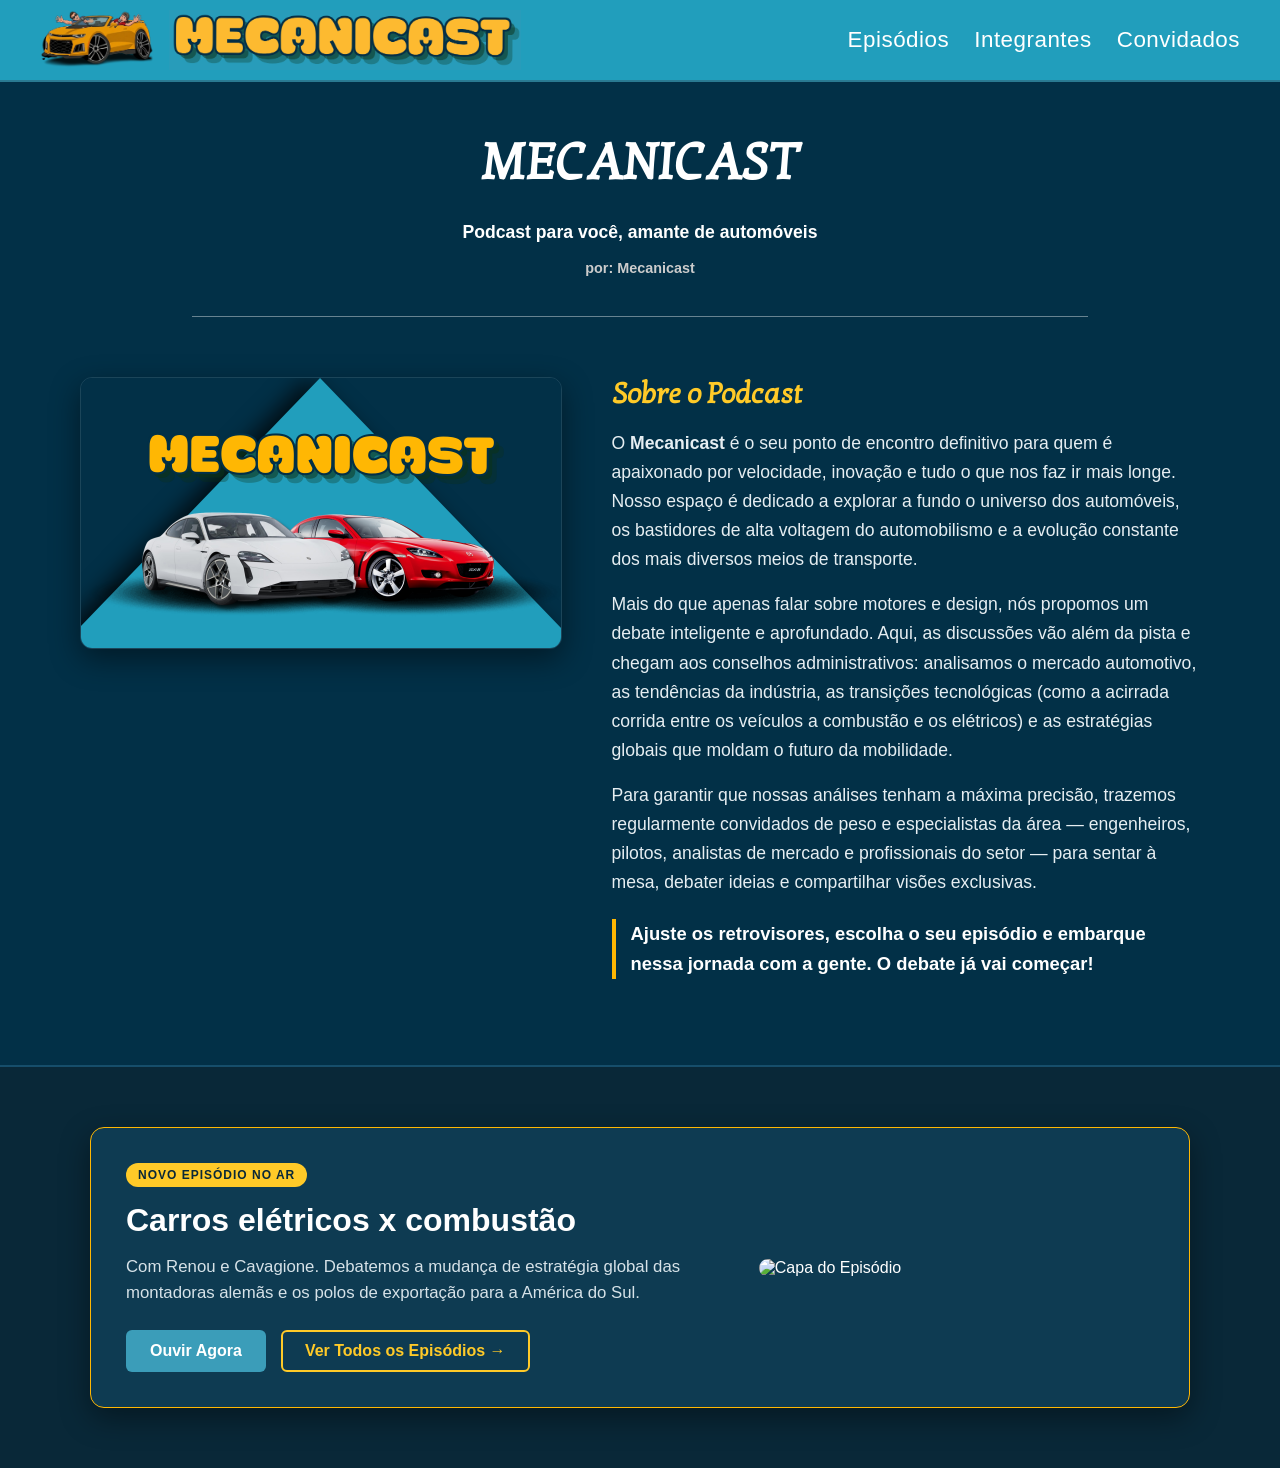
==== index.html @ 412864d8 "Tela inicial e de episódios concluído, aguardando novas etapas" ====
<!DOCTYPE html>
<html lang="pt-BR">
<head>
    <meta charset="UTF-8">
    <meta name="viewport" content="width=device-width, initial-scale=1.0">
    <title>Mecanicast</title>
    <!-- Importação dos arquivos CSS separados -->
     <link rel="preconnect" href="https://fonts.googleapis.com">
    <link rel="preconnect" href="https://fonts.gstatic.com" crossorigin>
    <link href="https://fonts.googleapis.com/css2?family=Kotta+One&display=swap" rel="stylesheet">
    <link rel="stylesheet" href="css/reset.css">
    <link rel="stylesheet" href="css/header.css">
    <link rel="stylesheet" href="css/style.css">
</head>
<body>
    <!-- Cabeçalho (Header) reutilizável -->
    <header class="main-header">
        <div class="logo-container">
            <!-- Coloque a imagem recortada do carro na pasta img -->
            <img src="assets/download.png" alt="Carro" class="logo-img">
            <img src="assets/mecanicast tipografia.png" alt="tipografia" class="logo-img">
        </div>
        <nav class="main-nav">
            <ul>
                <li><a href="episodios.html">Episódios</a></li>
                <li><a href="#">Integrantes</a></li>
                <li><a href="#">Convidados</a></li>
            </ul>
        </nav>
    </header>

    <!-- Conteúdo Principal -->
    <main class="main-content">
        <section class="hero-section">
            <h2 class="hero-title">MECANICAST</h2>
            <p class="hero-subtitle">Podcast para você, amante de automóveis</p>
            <p class="hero-meta">por: Mecanicast</p>
        </section>

        <hr class="divider">

       <section class="content-section">
    <div class="content-image">
        <img src="assets/Carros elétricos x combustão.png" alt="Banner Mecanicast">
    </div>
    
    <div class="content-text">
        <h3 class="content-heading">Sobre o Podcast</h3>
        
        <p>O <strong>Mecanicast</strong> é o seu ponto de encontro definitivo para quem é apaixonado por velocidade, inovação e tudo o que nos faz ir mais longe. Nosso espaço é dedicado a explorar a fundo o universo dos automóveis, os bastidores de alta voltagem do automobilismo e a evolução constante dos mais diversos meios de transporte.</p>

        <p>Mais do que apenas falar sobre motores e design, nós propomos um debate inteligente e aprofundado. Aqui, as discussões vão além da pista e chegam aos conselhos administrativos: analisamos o mercado automotivo, as tendências da indústria, as transições tecnológicas (como a acirrada corrida entre os veículos a combustão e os elétricos) e as estratégias globais que moldam o futuro da mobilidade.</p>

        <p>Para garantir que nossas análises tenham a máxima precisão, trazemos regularmente convidados de peso e especialistas da área — engenheiros, pilotos, analistas de mercado e profissionais do setor — para sentar à mesa, debater ideias e compartilhar visões exclusivas.</p>

        <p class="call-to-action">Ajuste os retrovisores, escolha o seu episódio e embarque nessa jornada com a gente. O debate já vai começar!</p>
    </div>
</section>
    </main>

    <section class="latest-update-section">
        <div class="container">
            <div class="update-banner">
                <div class="update-info">
                    <span class="badge-novo">NOVO EPISÓDIO NO AR</span>
                    <h2>Carros elétricos x combustão</h2>
                    <p>Com Renou e Cavagione. Debatemos a mudança de estratégia global das montadoras alemãs e os polos de exportação para a América do Sul.</p>
                    
                    <div class="update-actions">
                        <a href="episodios.html" class="btn-primario">Ouvir Agora</a>
                        <a href="episodios.html" class="btn-secundario">Ver Todos os Episódios →</a>
                    </div>
                </div>
                <div class="update-thumb">
                    <img src="assets/banner-mecanicast.png" alt="Capa do Episódio">
                </div>
            </div>
        </div>
    </section>

    <!-- Importação do JavaScript -->
    <script src="js/main.js"></script>
</body>
</html>
---- css/header.css ----
/* css/header.css */
.main-header {
    background-color: #219ebc; /* Azul claro do topo */
    display: flex;
    justify-content: space-between;
    align-items: center;
    padding: 10px 40px;
    border-bottom: 2px solid #2a7a92;
}

.logo-container {
    display: flex;
    align-items: center;
    gap: 15px;
}

.logo-img {
    height: 60px; /* Ajuste conforme o tamanho da sua imagem recortada */
    width: auto;
}

.logo-text {
    font-family: 'Arial Black', Impact, sans-serif;
    font-size: 2.2rem;
    color: #ffca28; /* Amarelo da logo */
    -webkit-text-stroke: 2px #222; /* Contorno preto da letra */
    text-shadow: 3px 3px 0px rgba(0,0,0,0.5); /* Sombra para dar profundidade */
    letter-spacing: 1px;
}

.main-nav ul {
    display: flex;
    list-style: none;
    gap: 25px;
}

.main-nav a {
    color: #ffffff;
    text-decoration: none;
    font-family: 'Arial Black', Arial, sans-serif;
    font-size: 1.4rem;
    letter-spacing: 0.5px;
}

.main-nav a:hover {
    color: #ffca28;
    transition: color 0.3s ease;
}
.main-nav a.active { color: #ffca28; border-bottom: 2px solid #ffca28; padding-bottom: 4px; }
---- css/style.css ----
/* css/style.css */
body {
    background-color: #023047; /* Azul escuro do fundo */
    color: #ffffff;
    font-family: 'Arial', sans-serif;
}

.main-content {
    padding: 50px 40px;
    max-width: 1200px;
    margin: 0 auto;
}

/* Seção de Título */
.hero-section {
    text-align: center;
    margin-bottom: 30px;
}

.hero-title {
    font-size: 3.2rem;
    font-family: "Kotta One", sans-serif;
    margin-bottom: 25px;
    letter-spacing: 1px;
}

.hero-subtitle {
    font-size: 1.1rem;
    font-weight: bold;
    max-width: 850px;
    margin: 0 auto 15px auto;
    line-height: 1.5;
}

.hero-meta {
    font-size: 0.9rem;
    font-weight: bold;
    color: #cccccc;
}

/* Linha divisória */
.divider {
    border: 0;
    height: 1px;
    background-color: rgba(255, 255, 255, 0.4);
    margin: 40px auto;
    width: 80%;
}

/* Seção de Imagem e Texto lado a lado */
.content-section {
    display: flex;
    gap: 50px;
    align-items: flex-start; /* Alinha o topo da imagem com o topo do texto */
    justify-content: space-between;
    padding: 20px 0;
    max-width: 1150px;
    margin: 0 auto;
}

.content-image {
    flex: 0.9;
    position: sticky; /* Faz a imagem acompanhar levemente a rolagem se a tela for menor */
    top: 30px;
}
.content-image img {
    width: 100%;
    height: auto;
    display: block;
    border-radius: 12px;
    box-shadow: 0px 10px 30px rgba(0, 0, 0, 0.45);
    border: 1px solid rgba(255, 255, 255, 0.1);
}
.content-image img:hover{
    transform: scale(1.02);
}
.content-heading {
    font-family: 'Kotta One', serif; /* Usa a fonte do Google Fonts que você importou */
    font-size: 1.8rem;
    color: #ffca28; /* Amarelo da identidade visual da logo */
    margin-bottom: 18px;
}

.content-text {
    flex: 1.1;
}

.content-text p {
    font-size: 1.1rem;
    font-weight: normal; /* Texto corrido fica mais legível sem negrito total */
    line-height: 1.65;
    text-align: left;
    color: #e6eef2;
    margin-bottom: 16px; /* Espaço real entre cada parágrafo */
}

.content-text .call-to-action {
    margin-top: 22px;
    padding-left: 15px;
    border-left: 4px solid #ffb703;/* lateral no azul do header */
    font-weight: bold;
    color: #ffffff;
    font-size: 1.15rem;
}

@media (max-width: 850px) {
    .content-section {
        flex-direction: column;
        gap: 30px;
    }

    .content-image {
        position: static;
        width: 100%;
    }
}






/* Vitrine de Atualização na Página Inicial */
.latest-update-section {
    width: 100%;
    background-color: #092838;
    padding: 60px 40px;
    border-top: 2px solid #164e6b;
}

.latest-update-section .container {
    max-width: 1100px;
    margin: 0 auto;
}

.update-banner {
    display: flex;
    align-items: center;
    justify-content: space-between;
    gap: 40px;
    background-color: #0e3b52;
    padding: 35px;
    border-radius: 14px;
    border: 1px solid #ffb703;
    box-shadow: 0 10px 30px rgba(0, 0, 0, 0.4);
}

.update-info {
    flex: 1.2;
}

.badge-novo {
    display: inline-block;
    background-color: #ffca28;
    color: #092838;
    font-weight: 900;
    font-size: 0.75rem;
    padding: 5px 12px;
    border-radius: 20px;
    letter-spacing: 1px;
    margin-bottom: 15px;
}

.update-info h2 {
    font-family: 'Arial Black', Impact, sans-serif;
    font-size: 2rem;
    color: #ffffff;
    margin-bottom: 15px;
}

.update-info p {
    color: #d6e2e8;
    font-size: 1.05rem;
    line-height: 1.5;
    margin-bottom: 25px;
}

.update-actions {
    display: flex;
    gap: 15px;
    flex-wrap: wrap;
}

.btn-primario {
    background-color: #3b9db9;
    color: #ffffff;
    text-decoration: none;
    font-weight: bold;
    padding: 12px 24px;
    border-radius: 6px;
    transition: 0.3s;
}

.btn-primario:hover {
    background-color: #ffca28;
    color: #092838;
}

.btn-secundario {
    background-color: transparent;
    color: #ffca28;
    border: 2px solid #ffca28;
    text-decoration: none;
    font-weight: bold;
    padding: 10px 22px;
    border-radius: 6px;
    transition: 0.3s;
}

.btn-secundario:hover {
    background-color: rgba(255, 202, 40, 0.15);
}

.update-thumb {
    flex: 0.8;
}

.update-thumb img {
    width: 100%;
    border-radius: 10px;
    display: block;
}

@media (max-width: 850px) {
    .update-banner {
        flex-direction: column-reverse;
        padding: 25px;
    }
}
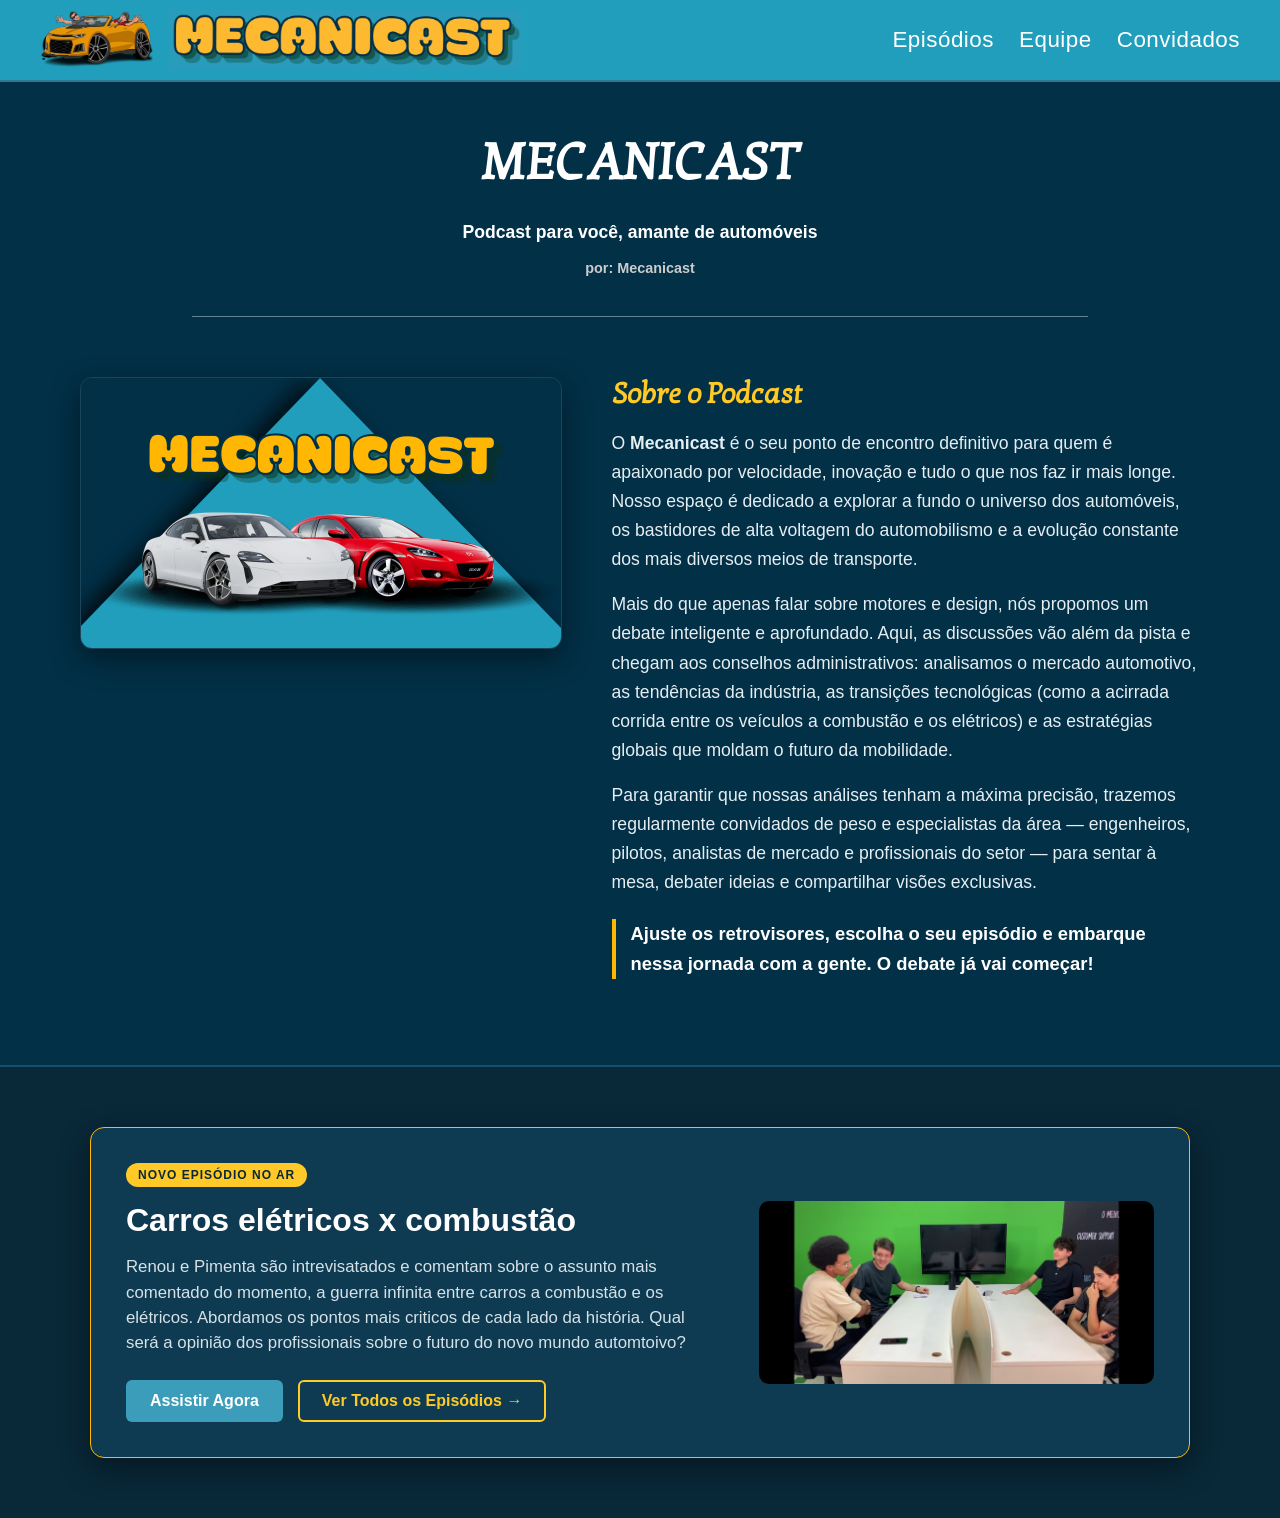
==== commit 711c5707: "Implementação da página de equipe e convidados para demonstração" ====
--- a/index.html
+++ b/index.html
@@ -18,13 +18,13 @@
         <div class="logo-container">
             <!-- Coloque a imagem recortada do carro na pasta img -->
             <img src="assets/download.png" alt="Carro" class="logo-img">
-            <img src="assets/mecanicast tipografia.png" alt="tipografia" class="logo-img">
+            <img src="assets/tipografia.png" alt="tipografia" class="logo-img">
         </div>
         <nav class="main-nav">
             <ul>
                 <li><a href="episodios.html">Episódios</a></li>
-                <li><a href="#">Integrantes</a></li>
-                <li><a href="#">Convidados</a></li>
+                <li><a href="producao.html">Equipe</a></li>
+                <li><a href="convidados.html">Convidados</a></li>
             </ul>
         </nav>
     </header>
@@ -64,15 +64,15 @@
                 <div class="update-info">
                     <span class="badge-novo">NOVO EPISÓDIO NO AR</span>
                     <h2>Carros elétricos x combustão</h2>
-                    <p>Com Renou e Cavagione. Debatemos a mudança de estratégia global das montadoras alemãs e os polos de exportação para a América do Sul.</p>
+                    <p>Renou e Pimenta são intrevisatados e comentam sobre o assunto mais comentado do momento, a guerra infinita entre carros a combustão e os elétricos. Abordamos os pontos mais criticos de cada lado da história. Qual será a opinião dos profissionais sobre o futuro do novo mundo automtoivo?</p>
                     
                     <div class="update-actions">
-                        <a href="episodios.html" class="btn-primario">Ouvir Agora</a>
+                        <a href="episodios.html" class="btn-primario">Assistir Agora</a>
                         <a href="episodios.html" class="btn-secundario">Ver Todos os Episódios →</a>
                     </div>
                 </div>
                 <div class="update-thumb">
-                    <img src="assets/banner-mecanicast.png" alt="Capa do Episódio">
+                    <img src="assets/banner.jpg" alt="Capa do Episódio">
                 </div>
             </div>
         </div>
--- a/css/header.css
+++ b/css/header.css
@@ -46,4 +46,5 @@
     color: #ffca28;
     transition: color 0.3s ease;
 }
-.main-nav a.active { color: #ffca28; border-bottom: 2px solid #ffca28; padding-bottom: 4px; }+.main-nav a.active { color: #ffca28; border-bottom: 2px solid #ffca28; padding-bottom: 4px; }
+
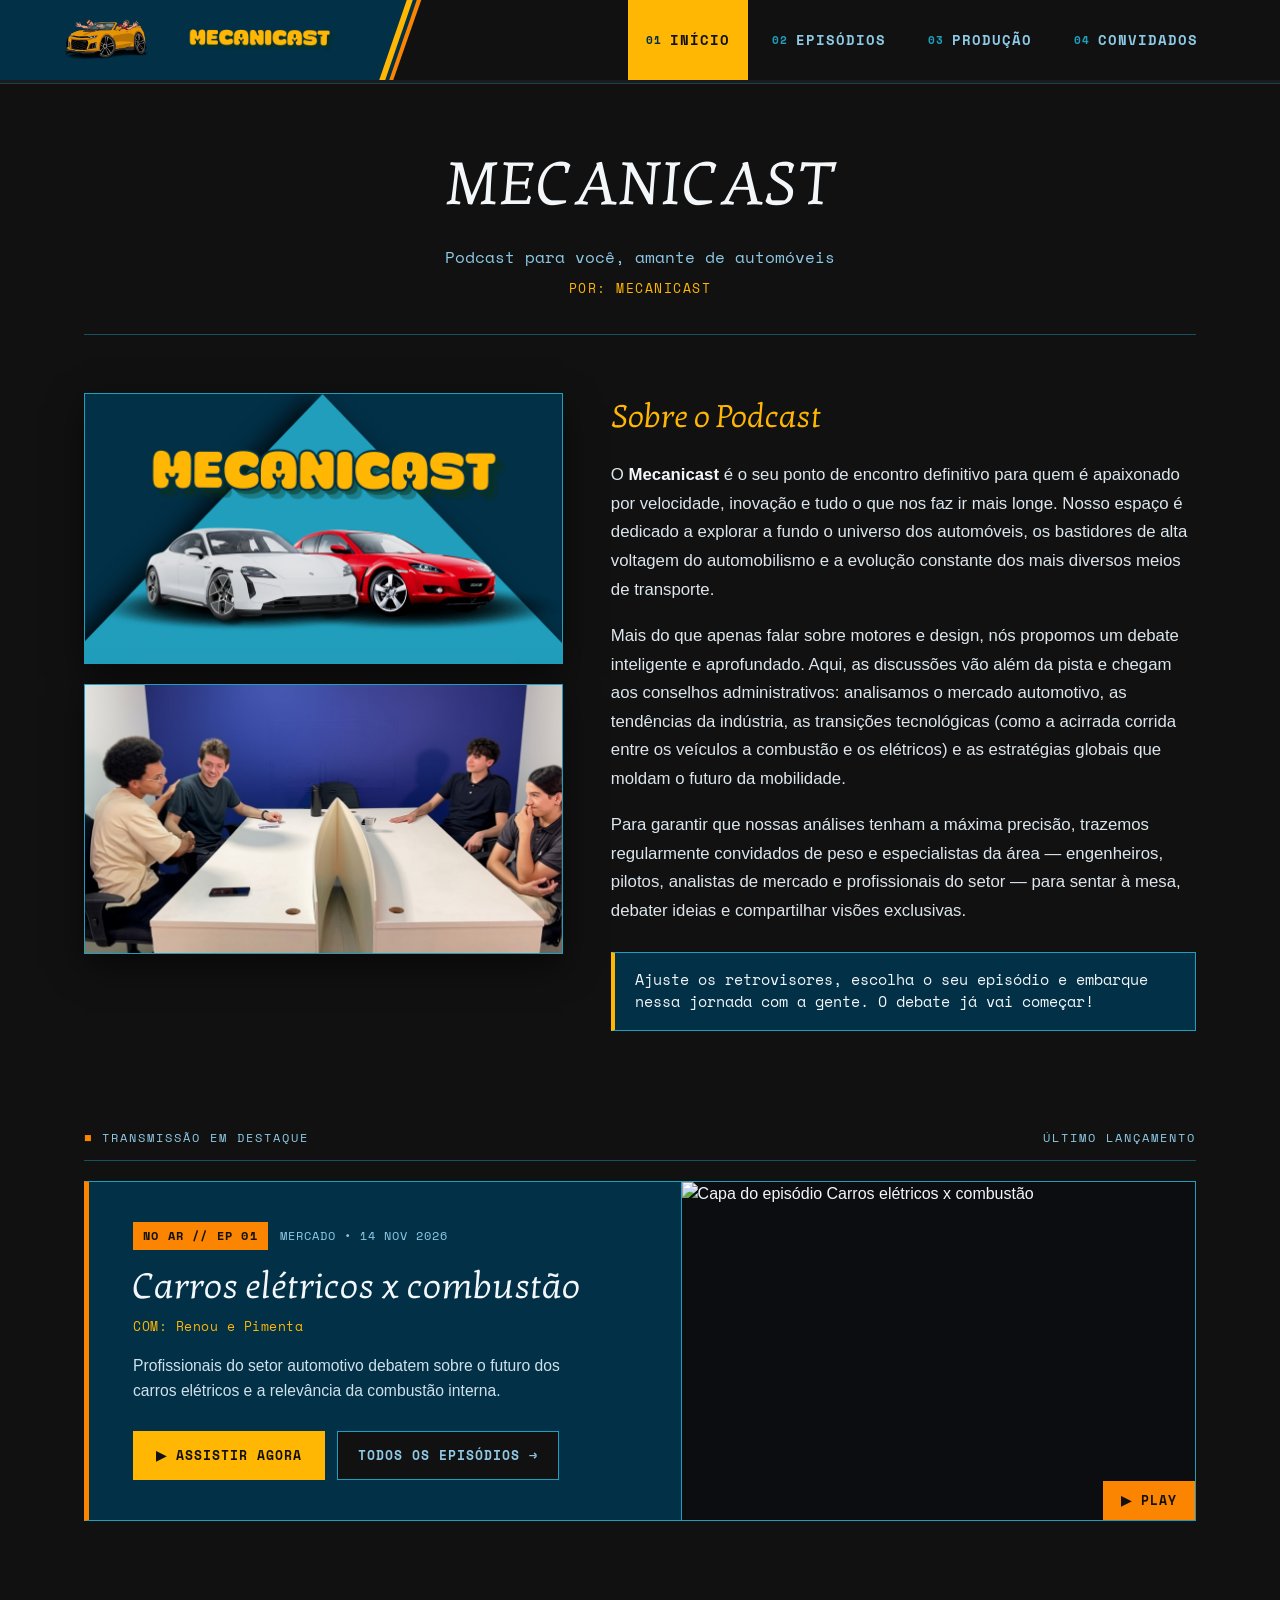
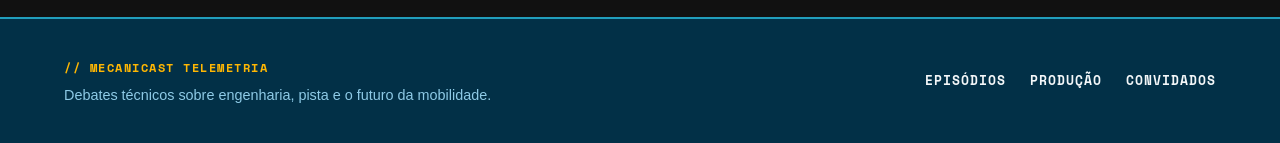
==== commit cc7d0246: "Funcionalidade de adição de episódios implementado e mudança no estilo do design do site" ====
--- a/index.html
+++ b/index.html
@@ -3,82 +3,136 @@
 <head>
     <meta charset="UTF-8">
     <meta name="viewport" content="width=device-width, initial-scale=1.0">
-    <title>Mecanicast</title>
-    <!-- Importação dos arquivos CSS separados -->
-     <link rel="preconnect" href="https://fonts.googleapis.com">
+    <meta name="description" content="Mecanicast — Podcast dedicado ao universo dos automóveis, engenharia, automobilismo e mercado da mobilidade.">
+    <title>Mecanicast | Podcast Automotivo</title>
+    <link rel="icon" href="assets/download.png" type="image/png">
+    <link rel="preconnect" href="https://fonts.googleapis.com">
     <link rel="preconnect" href="https://fonts.gstatic.com" crossorigin>
-    <link href="https://fonts.googleapis.com/css2?family=Kotta+One&display=swap" rel="stylesheet">
+    <link href="https://fonts.googleapis.com/css2?family=Kotta+One&family=Space+Mono:wght@400;700&display=swap" rel="stylesheet">
     <link rel="stylesheet" href="css/reset.css">
     <link rel="stylesheet" href="css/header.css">
     <link rel="stylesheet" href="css/style.css">
 </head>
 <body>
-    <!-- Cabeçalho (Header) reutilizável -->
-    <header class="main-header">
-        <div class="logo-container">
-            <!-- Coloque a imagem recortada do carro na pasta img -->
-            <img src="assets/download.png" alt="Carro" class="logo-img">
-            <img src="assets/tipografia.png" alt="tipografia" class="logo-img">
+    <!-- Cabeçalho (Header) Padrão -->
+    <header class="main-header" id="mainHeader">
+        <div class="header-inner">
+            <div class="brand-zone">
+                <a href="index.html" class="brand-link" aria-label="Mecanicast - Página Inicial">
+                    <div class="car-wrapper">
+                        <img src="assets/download.png" alt="Logo Carro Mecanicast" class="logo-car">
+                    </div>
+                    <img src="assets/tipografia.png" alt="Mecanicast" class="logo-type">
+                </a>
+                <span class="racing-stripe stripe-yellow" aria-hidden="true"></span>
+                <span class="racing-stripe stripe-orange" aria-hidden="true"></span>
+            </div>
+
+            <button class="menu-toggle" id="menuToggle" aria-label="Abrir menu" aria-expanded="false">
+                <span class="toggle-label">MENU</span>
+                <div class="hamburger-bars">
+                    <span></span>
+                    <span></span>
+                    <span></span>
+                </div>
+            </button>
+
+            <nav class="main-nav" id="mainNav">
+                <div class="mobile-nav-header">
+                    <span class="telemetry-tag">// NAVEGAÇÃO DE PISTA</span>
+                </div>
+                <ul>
+                    <li><a href="index.html" class="active"><span class="nav-num">01</span>Início</a></li>
+                    <li><a href="episodios.html"><span class="nav-num">02</span>Episódios</a></li>
+                    <li><a href="producao.html"><span class="nav-num">03</span>Produção</a></li>
+                    <li><a href="convidados.html"><span class="nav-num">04</span>Convidados</a></li>
+                </ul>
+            </nav>
         </div>
-        <nav class="main-nav">
-            <ul>
-                <li><a href="episodios.html">Episódios</a></li>
-                <li><a href="producao.html">Equipe</a></li>
-                <li><a href="convidados.html">Convidados</a></li>
-            </ul>
-        </nav>
+        <div class="rpm-bar-track">
+            <div class="rpm-bar-fill" id="rpmBar"></div>
+        </div>
     </header>
 
     <!-- Conteúdo Principal -->
     <main class="main-content">
         <section class="hero-section">
-            <h2 class="hero-title">MECANICAST</h2>
+            <h1 class="hero-title">MECANICAST</h1>
             <p class="hero-subtitle">Podcast para você, amante de automóveis</p>
             <p class="hero-meta">por: Mecanicast</p>
         </section>
 
         <hr class="divider">
 
-       <section class="content-section">
-    <div class="content-image">
-        <img src="assets/Carros elétricos x combustão.png" alt="Banner Mecanicast">
-    </div>
-    
-    <div class="content-text">
-        <h3 class="content-heading">Sobre o Podcast</h3>
-        
-        <p>O <strong>Mecanicast</strong> é o seu ponto de encontro definitivo para quem é apaixonado por velocidade, inovação e tudo o que nos faz ir mais longe. Nosso espaço é dedicado a explorar a fundo o universo dos automóveis, os bastidores de alta voltagem do automobilismo e a evolução constante dos mais diversos meios de transporte.</p>
+        <section class="content-section">
+            <div class="content-image">
+                <img src="assets/Carros elétricos x combustão.png" alt="Banner Mecanicast">
+                <img src="assets/mesaexemplo.png" alt="Bancada Mecanicast" loading="lazy">
+            </div>
 
-        <p>Mais do que apenas falar sobre motores e design, nós propomos um debate inteligente e aprofundado. Aqui, as discussões vão além da pista e chegam aos conselhos administrativos: analisamos o mercado automotivo, as tendências da indústria, as transições tecnológicas (como a acirrada corrida entre os veículos a combustão e os elétricos) e as estratégias globais que moldam o futuro da mobilidade.</p>
+            <div class="content-text">
+                <h2 class="content-heading">Sobre o Podcast</h2>
 
-        <p>Para garantir que nossas análises tenham a máxima precisão, trazemos regularmente convidados de peso e especialistas da área — engenheiros, pilotos, analistas de mercado e profissionais do setor — para sentar à mesa, debater ideias e compartilhar visões exclusivas.</p>
+                <p>O <strong>Mecanicast</strong> é o seu ponto de encontro definitivo para quem é apaixonado por velocidade, inovação e tudo o que nos faz ir mais longe. Nosso espaço é dedicado a explorar a fundo o universo dos automóveis, os bastidores de alta voltagem do automobilismo e a evolução constante dos mais diversos meios de transporte.</p>
 
-        <p class="call-to-action">Ajuste os retrovisores, escolha o seu episódio e embarque nessa jornada com a gente. O debate já vai começar!</p>
-    </div>
-</section>
+                <p>Mais do que apenas falar sobre motores e design, nós propomos um debate inteligente e aprofundado. Aqui, as discussões vão além da pista e chegam aos conselhos administrativos: analisamos o mercado automotivo, as tendências da indústria, as transições tecnológicas (como a acirrada corrida entre os veículos a combustão e os elétricos) e as estratégias globais que moldam o futuro da mobilidade.</p>
+
+                <p>Para garantir que nossas análises tenham a máxima precisão, trazemos regularmente convidados de peso e especialistas da área — engenheiros, pilotos, analistas de mercado e profissionais do setor — para sentar à mesa, debater ideias e compartilhar visões exclusivas.</p>
+
+                <p class="call-to-action">Ajuste os retrovisores, escolha o seu episódio e embarque nessa jornada com a gente. O debate já vai começar!</p>
+            </div>
+        </section>
     </main>
 
-    <section class="latest-update-section">
-        <div class="container">
-            <div class="update-banner">
-                <div class="update-info">
-                    <span class="badge-novo">NOVO EPISÓDIO NO AR</span>
-                    <h2>Carros elétricos x combustão</h2>
-                    <p>Renou e Pimenta são intrevisatados e comentam sobre o assunto mais comentado do momento, a guerra infinita entre carros a combustão e os elétricos. Abordamos os pontos mais criticos de cada lado da história. Qual será a opinião dos profissionais sobre o futuro do novo mundo automtoivo?</p>
-                    
-                    <div class="update-actions">
-                        <a href="episodios.html" class="btn-primario">Assistir Agora</a>
-                        <a href="episodios.html" class="btn-secundario">Ver Todos os Episódios →</a>
-                    </div>
+    <!-- Seção Dinâmica: Puxa APENAS o 1º episódio de js/episodes-data.js -->
+    <section class="latest-update-section" id="latestEpisodeSection" aria-live="polite"></section>
+
+    <!-- Rodapé Técnico -->
+    <footer class="main-footer">
+        <div class="footer-inner">
+            <div class="footer-brand">
+                <span class="footer-kicker">// MECANICAST TELEMETRIA</span>
+                <p>Debates técnicos sobre engenharia, pista e o futuro da mobilidade.</p>
+            </div>
+            <nav class="footer-links" aria-label="Links do rodapé">
+                <a href="episodios.html">EPISÓDIOS</a>
+                <a href="producao.html">PRODUÇÃO</a>
+                <a href="convidados.html">CONVIDADOS</a>
+            </nav>
+        </div>
+    </footer>
+
+    <!-- Modal Player de Vídeo do YouTube -->
+    <div class="modal-backdrop" id="videoModal" aria-hidden="true">
+        <div class="video-modal-panel" role="dialog" aria-modal="true" aria-labelledby="videoModalTitle">
+            <div class="video-modal-header">
+                <div class="video-modal-meta">
+                    <span class="telemetry-kicker" id="videoModalBadge">// TRANSMISSÃO EM ESTÚDIO</span>
+                    <h2 id="videoModalTitle">Título do Episódio</h2>
+                    <span class="video-modal-guests" id="videoModalGuests"></span>
                 </div>
-                <div class="update-thumb">
-                    <img src="assets/banner.jpg" alt="Capa do Episódio">
+
+                <div class="video-modal-actions">
+                    <a href="#" target="_blank" rel="noopener" id="btnExternalYoutube" class="btn-yt-external">
+                        ABRIR NO YOUTUBE ↗
+                    </a>
+                    <button type="button" class="btn-close-modal" id="btnCloseVideo" aria-label="Fechar player">✕</button>
                 </div>
             </div>
+
+            <div class="video-frame-wrapper">
+                <iframe
+                    id="youtubeIframe"
+                    title="Player de vídeo Mecanicast"
+                    allow="accelerometer; autoplay; clipboard-write; encrypted-media; gyroscope; picture-in-picture; web-share"
+                    allowfullscreen>
+                </iframe>
+            </div>
         </div>
-    </section>
+    </div>
 
-    <!-- Importação do JavaScript -->
+    <!-- Importação dos Scripts (Dados antes do main.js) -->
+    <script src="js/episodes-data.js"></script>
     <script src="js/main.js"></script>
 </body>
 </html>
--- a/css/header.css
+++ b/css/header.css
@@ -1,50 +1,398 @@
-/* css/header.css */
+@import url('https://fonts.googleapis.com/css2?family=Space+Mono:wght@400;700&display=swap');
+
+:root {
+    --azul-claro: #8ECAE6;
+    --azul-medio: #219EBC;
+    --azul-escuro: #023047;
+    --amarelo: #FFB703;
+    --laranja: #FB8500;
+    --preto-carbono: #111111;
+    --branco-gelo: #F4F7F9;
+}
+
 .main-header {
-    background-color: #219ebc; /* Azul claro do topo */
+    position: sticky;
+    top: 0;
+    z-index: 1000;
+    width: 100%;
+    background-color: var(--preto-carbono);
+    border-bottom: 1px solid rgba(33, 158, 188, 0.35);
+    transition: box-shadow 0.3s ease;
+}
+
+.main-header.scrolled {
+    box-shadow: 0 10px 30px rgba(0, 0, 0, 0.75);
+}
+
+.header-inner {
     display: flex;
     justify-content: space-between;
-    align-items: center;
-    padding: 10px 40px;
-    border-bottom: 2px solid #2a7a92;
-}
-
-.logo-container {
-    display: flex;
-    align-items: center;
-    gap: 15px;
-}
-
-.logo-img {
-    height: 60px; /* Ajuste conforme o tamanho da sua imagem recortada */
+    align-items: stretch;
+    height: 80px;
+    max-width: 100%;
+    position: relative;
+}
+
+/* =========================================================
+   ZONA DA MARCA (2 Imagens + Corte Diagonal Automotivo)
+   ========================================================= */
+.brand-zone {
+    position: relative;
+    display: flex;
+    align-items: center;
+    background-color: var(--azul-escuro);
+    padding: 0 64px 0 5%;
+    /* Corte diagonal na borda direita */
+    clip-path: polygon(0 0, 100% 0, calc(100% - 28px) 100%, 0 100%);
+    z-index: 2;
+}
+
+.brand-link {
+    display: flex;
+    align-items: center;
+    gap: 14px;
+    text-decoration: none;
+}
+
+.car-wrapper {
+    position: relative;
+    display: flex;
+    align-items: center;
+}
+
+.logo-car {
+    height: 44px;
     width: auto;
-}
-
-.logo-text {
-    font-family: 'Arial Black', Impact, sans-serif;
-    font-size: 2.2rem;
-    color: #ffca28; /* Amarelo da logo */
-    -webkit-text-stroke: 2px #222; /* Contorno preto da letra */
-    text-shadow: 3px 3px 0px rgba(0,0,0,0.5); /* Sombra para dar profundidade */
+    object-fit: contain;
+    transition: transform 0.35s cubic-bezier(0.22, 1, 0.36, 1), filter 0.35s ease;
+}
+
+.logo-type {
+    height: 110px;
+    width: auto;
+    object-fit: contain;
+    transition: transform 0.35s cubic-bezier(0.22, 1, 0.36, 1), filter 0.35s ease;
+}
+.logo-type:hover {
+    transform: scale(1.05);
+    filter: drop-shadow(0 0 8px rgba(255, 183, 3, 0.45));
+}
+
+
+/* Faixas de corrida na diagonal */
+.racing-stripe {
+    position: absolute;
+    top: 0;
+    bottom: 0;
+    width: 6px;
+    transform: skewX(-19deg);
+}
+
+.stripe-yellow {
+    right: 22px;
+    background-color: var(--amarelo);
+}
+
+.stripe-orange {
+    right: 12px;
+    background-color: var(--laranja);
+}
+
+/* =========================================================
+   NAVEGAÇÃO DESKTOP
+   ========================================================= */
+.main-nav {
+    display: flex;
+    align-items: center;
+    padding-right: 5%;
+}
+
+.mobile-nav-header {
+    display: none;
+}
+
+.main-nav ul {
+    display: flex;
+    align-items: center;
+    list-style: none;
+    gap: 6px;
+    margin: 0;
+    padding: 0;
+    height: 100%;
+}
+
+.main-nav li {
+    height: 100%;
+    display: flex;
+    align-items: center;
+}
+
+.main-nav a {
+    position: relative;
+    display: flex;
+    align-items: center;
+    gap: 8px;
+    height: 100%;
+    padding: 0 18px;
+    font-family: 'Space Mono', monospace;
+    font-size: 0.85rem;
+    font-weight: 700;
+    text-transform: uppercase;
     letter-spacing: 1px;
-}
-
-.main-nav ul {
-    display: flex;
-    list-style: none;
-    gap: 25px;
-}
-
-.main-nav a {
-    color: #ffffff;
+    color: var(--azul-claro);
     text-decoration: none;
-    font-family: 'Arial Black', Arial, sans-serif;
-    font-size: 1.4rem;
-    letter-spacing: 0.5px;
+    transition: color 0.2s ease, background-color 0.2s ease;
+}
+
+.nav-num {
+    font-size: 0.7rem;
+    color: var(--azul-medio);
+    transition: color 0.2s ease;
+}
+
+/* Linha indicadora estilo ponteiro na base do link */
+.main-nav a::after {
+    content: "";
+    position: absolute;
+    bottom: 0;
+    left: 18px;
+    right: 18px;
+    height: 3px;
+    background-color: var(--amarelo);
+    transform: scaleX(0);
+    transform-origin: left;
+    transition: transform 0.25s ease;
 }
 
 .main-nav a:hover {
-    color: #ffca28;
-    transition: color 0.3s ease;
-}
-.main-nav a.active { color: #ffca28; border-bottom: 2px solid #ffca28; padding-bottom: 4px; }
-
+    color: var(--branco-gelo);
+    background-color: rgba(2, 48, 71, 0.45);
+}
+
+.main-nav a:hover .nav-num {
+    color: var(--amarelo);
+}
+
+.main-nav a:hover::after {
+    transform: scaleX(1);
+}
+
+/* Link da página atual */
+.main-nav a.active {
+    color: var(--preto-carbono);
+    background-color: var(--amarelo);
+}
+
+.main-nav a.active .nav-num {
+    color: var(--azul-escuro);
+}
+
+.main-nav a.active::after {
+    display: none;
+}
+
+/* =========================================================
+   BARRA DE RPM (Progresso de Scroll)
+   ========================================================= */
+.rpm-bar-track {
+    width: 100%;
+    height: 3px;
+    background-color: #1c1c1c;
+    overflow: hidden;
+}
+
+.rpm-bar-fill {
+    height: 100%;
+    width: 0%;
+    background: linear-gradient(90deg, var(--azul-medio) 0%, var(--amarelo) 65%, var(--laranja) 100%);
+    transition: width 0.08s linear;
+}
+
+/* =========================================================
+   BOTÃO MOBILE (Oculto no Desktop)
+   ========================================================= */
+.menu-toggle {
+    display: none;
+    align-items: center;
+    gap: 10px;
+    background: transparent;
+    border: none;
+    color: var(--branco-gelo);
+    padding: 0 5%;
+    cursor: pointer;
+    z-index: 1002;
+}
+
+.toggle-label {
+    font-family: 'Space Mono', monospace;
+    font-size: 0.8rem;
+    font-weight: 700;
+    letter-spacing: 1.5px;
+    color: var(--amarelo);
+}
+
+.hamburger-bars {
+    width: 26px;
+    height: 18px;
+    display: flex;
+    flex-direction: column;
+    justify-content: space-between;
+}
+
+.hamburger-bars span {
+    display: block;
+    width: 100%;
+    height: 2px;
+    background-color: var(--branco-gelo);
+    transition: transform 0.3s ease, opacity 0.2s ease, background-color 0.3s ease;
+}
+
+/* Animação do X quando o menu abre */
+.menu-toggle.is-open .hamburger-bars span:nth-child(1) {
+    transform: translateY(8px) rotate(45deg);
+    background-color: var(--laranja);
+}
+
+.menu-toggle.is-open .hamburger-bars span:nth-child(2) {
+    opacity: 0;
+}
+
+.menu-toggle.is-open .hamburger-bars span:nth-child(3) {
+    transform: translateY(-8px) rotate(-45deg);
+    background-color: var(--laranja);
+}
+
+/* =========================================================
+   RESPONSIVIDADE (Tablets e Celulares)
+   ========================================================= */
+@media (max-width: 1024px) {
+    .main-nav a {
+        padding: 0 12px;
+        font-size: 0.78rem;
+    }
+
+    .brand-zone {
+        padding-right: 48px;
+    }
+}
+
+@media (max-width: 820px) {
+    .header-inner {
+        height: 68px;
+    }
+
+    .brand-zone {
+        padding: 0 42px 0 4%;
+        clip-path: polygon(0 0, 100% 0, calc(100% - 20px) 100%, 0 100%);
+    }
+
+    .logo-car {
+        height: 34px;
+    }
+
+    .logo-type {
+        height: 110px;
+    }
+
+    .racing-stripe {
+        width: 4px;
+        transform: skewX(-16deg);
+    }
+
+    .stripe-yellow { right: 16px; }
+    .stripe-orange { right: 9px; }
+
+    .menu-toggle {
+        display: flex;
+    }
+
+    /* Gaveta Tática Full-Screen no Mobile */
+    .main-nav {
+        position: fixed;
+        top: 68px;
+        left: 0;
+        width: 100%;
+        height: calc(100vh - 68px);
+        background-color: var(--preto-carbono);
+        border-top: 2px solid var(--azul-medio);
+        flex-direction: column;
+        align-items: flex-start;
+        padding: 32px 6%;
+        box-sizing: border-box;
+        transform: translateX(100%);
+        transition: transform 0.35s cubic-bezier(0.22, 1, 0.36, 1);
+        z-index: 1001;
+        overflow-y: auto;
+    }
+
+    .main-nav.is-open {
+        transform: translateX(0);
+    }
+
+    .mobile-nav-header {
+        display: block;
+        width: 100%;
+        padding-bottom: 14px;
+        margin-bottom: 20px;
+        border-bottom: 1px solid #262626;
+    }
+
+    .telemetry-tag {
+        font-family: 'Space Mono', monospace;
+        font-size: 0.75rem;
+        letter-spacing: 2px;
+        color: var(--azul-medio);
+    }
+
+    .main-nav ul {
+        flex-direction: column;
+        align-items: stretch;
+        width: 100%;
+        height: auto;
+        gap: 12px;
+    }
+
+    .main-nav li {
+        height: auto;
+        width: 100%;
+    }
+
+    .main-nav a {
+        width: 100%;
+        height: auto;
+        padding: 18px 20px;
+        font-size: 1.1rem;
+        background-color: var(--azul-escuro);
+        border-left: 4px solid var(--azul-medio);
+        box-sizing: border-box;
+    }
+
+    .main-nav a::after {
+        display: none;
+    }
+
+    .main-nav a.active {
+        background-color: var(--amarelo);
+        color: var(--preto-carbono);
+        border-left-color: var(--laranja);
+    }
+}
+
+/* Ajuste extra para telas muito pequenas (360px) */
+@media (max-width: 380px) {
+    .brand-link {
+        gap: 8px;
+    }
+
+    .logo-car {
+        height: 28px;
+    }
+
+    .logo-type {
+        height: 22px;
+    }
+
+    .toggle-label {
+        display: none; /* Mantém só as barras para não apertar as 2 logos */
+    }
+}
--- a/css/style.css
+++ b/css/style.css
@@ -1,109 +1,451 @@
 /* css/style.css */
+
+:root {
+    --azul-claro: #8ECAE6;
+    --azul-medio: #219EBC;
+    --azul-escuro: #023047;
+    --amarelo1: #ffb703;
+    --amarelo2: #ffca28;
+    --laranja: #fb8500;
+    --preto-carbono: #111111;
+    --branco-gelo: #f4f7f9;
+}
+
 body {
-    background-color: #023047; /* Azul escuro do fundo */
-    color: #ffffff;
-    font-family: 'Arial', sans-serif;
-}
-
+    background-color: var(--preto-carbono);
+    color: var(--branco-gelo);
+    font-family: 'Helvetica Neue', Arial, sans-serif;
+    line-height: 1.5;
+    margin: 0;
+}
+
+/* Container unificado para alinhar todo o conteúdo da Home */
 .main-content {
-    padding: 50px 40px;
-    max-width: 1200px;
+    max-width: 1240px;
     margin: 0 auto;
-}
-
-/* Seção de Título */
+    padding: 56px 5% 40px;
+    box-sizing: border-box;
+}
+
+/* =========================================================
+   SEÇÃO HERO (TÍTULO PRINCIPAL)
+   ========================================================= */
 .hero-section {
     text-align: center;
-    margin-bottom: 30px;
+    margin-bottom: 32px;
 }
 
 .hero-title {
-    font-size: 3.2rem;
-    font-family: "Kotta One", sans-serif;
-    margin-bottom: 25px;
-    letter-spacing: 1px;
+    font-family: "Kotta One", serif;
+    font-size: clamp(2.6rem, 5vw, 3.8rem);
+    font-weight: 400;
+    letter-spacing: 2px;
+    color: var(--branco-gelo);
+    margin: 0 0 14px 0;
 }
 
 .hero-subtitle {
-    font-size: 1.1rem;
-    font-weight: bold;
+    font-family: 'Space Mono', monospace;
+    font-size: 1rem;
+    color: var(--azul-claro);
     max-width: 850px;
-    margin: 0 auto 15px auto;
+    margin: 0 auto 10px auto;
     line-height: 1.5;
 }
 
 .hero-meta {
-    font-size: 0.9rem;
-    font-weight: bold;
-    color: #cccccc;
-}
-
-/* Linha divisória */
+    font-family: 'Space Mono', monospace;
+    font-size: 0.8rem;
+    letter-spacing: 1.5px;
+    text-transform: uppercase;
+    color: var(--amarelo1);
+    margin: 0;
+}
+
+/* Linha divisória técnica */
 .divider {
     border: 0;
     height: 1px;
-    background-color: rgba(255, 255, 255, 0.4);
-    margin: 40px auto;
-    width: 80%;
-}
-
-/* Seção de Imagem e Texto lado a lado */
+    background-color: rgba(33, 158, 188, 0.45);
+    margin: 36px 0 48px;
+    width: 100%;
+}
+
+/* =========================================================
+   SEÇÃO SOBRE O PODCAST (IMAGEM + TEXTO)
+   ========================================================= */
 .content-section {
     display: flex;
-    gap: 50px;
-    align-items: flex-start; /* Alinha o topo da imagem com o topo do texto */
+    gap: 48px;
+    align-items: flex-start;
     justify-content: space-between;
-    padding: 20px 0;
-    max-width: 1150px;
-    margin: 0 auto;
+    padding: 10px 0 24px;
 }
 
 .content-image {
     flex: 0.9;
-    position: sticky; /* Faz a imagem acompanhar levemente a rolagem se a tela for menor */
-    top: 30px;
-}
+    position: sticky;
+    top: 104px; /* Desconta a altura do header fixo */
+    display: flex;
+    flex-direction: column;
+    gap: 20px;
+}
+
 .content-image img {
     width: 100%;
     height: auto;
     display: block;
-    border-radius: 12px;
-    box-shadow: 0px 10px 30px rgba(0, 0, 0, 0.45);
-    border: 1px solid rgba(255, 255, 255, 0.1);
-}
-.content-image img:hover{
-    transform: scale(1.02);
-}
-.content-heading {
-    font-family: 'Kotta One', serif; /* Usa a fonte do Google Fonts que você importou */
-    font-size: 1.8rem;
-    color: #ffca28; /* Amarelo da identidade visual da logo */
-    margin-bottom: 18px;
+    border-radius: 0;
+    border: 1px solid var(--azul-medio);
+    box-shadow: 0 12px 32px rgba(0, 0, 0, 0.55);
+    transition: transform 0.35s ease, border-color 0.25s ease;
+}
+
+.content-image img:hover {
+    transform: scale(1.015);
+    border-color: var(--amarelo1);
 }
 
 .content-text {
     flex: 1.1;
 }
 
+.content-heading {
+    font-family: 'Kotta One', serif;
+    font-size: 2rem;
+    font-weight: 400;
+    color: var(--amarelo1);
+    margin: 0 0 20px 0;
+}
+
 .content-text p {
-    font-size: 1.1rem;
-    font-weight: normal; /* Texto corrido fica mais legível sem negrito total */
-    line-height: 1.65;
+    font-size: 1.05rem;
+    font-weight: 400;
+    line-height: 1.7;
     text-align: left;
-    color: #e6eef2;
-    margin-bottom: 16px; /* Espaço real entre cada parágrafo */
+    color: #dce6ec;
+    margin: 0 0 18px 0;
+}
+
+.content-text strong {
+    color: var(--branco-gelo);
 }
 
 .content-text .call-to-action {
-    margin-top: 22px;
-    padding-left: 15px;
-    border-left: 4px solid #ffb703;/* lateral no azul do header */
-    font-weight: bold;
-    color: #ffffff;
-    font-size: 1.15rem;
-}
-
-@media (max-width: 850px) {
+    margin-top: 26px;
+    padding: 16px 20px;
+    background-color: var(--azul-escuro);
+    border: 1px solid var(--azul-medio);
+    border-left: 4px solid var(--amarelo1);
+    font-family: 'Space Mono', monospace;
+    font-size: 0.92rem;
+    line-height: 1.55;
+    color: var(--branco-gelo);
+}
+
+/* =========================================================
+   DESTAQUE DO ÚLTIMO EPISÓDIO NA HOME (Visual Editorial)
+   ========================================================= */
+.latest-update-section {
+    max-width: 1240px;
+    margin: 16px auto 96px;
+    padding: 0 5%;
+    box-sizing: border-box;
+}
+
+.latest-section-header {
+    display: flex;
+    align-items: center;
+    justify-content: space-between;
+    padding-bottom: 12px;
+    margin-bottom: 20px;
+    border-bottom: 1px solid rgba(33, 158, 188, 0.45);
+    font-family: 'Space Mono', monospace;
+    font-size: 0.78rem;
+    letter-spacing: 2px;
+    color: var(--azul-claro);
+}
+
+.latest-section-header span::before {
+    content: "■ ";
+    color: var(--laranja);
+}
+
+.update-banner {
+    display: grid;
+    grid-template-columns: 1.15fr 1fr;
+    align-items: stretch;
+    background-color: var(--azul-escuro);
+    border: 1px solid var(--azul-medio);
+    border-left: 5px solid var(--laranja);
+    border-radius: 0;
+    padding: 0;
+    overflow: hidden;
+}
+
+.update-info {
+    padding: 40px 44px;
+    display: flex;
+    flex-direction: column;
+    justify-content: center;
+}
+
+.update-badges {
+    display: flex;
+    align-items: center;
+    flex-wrap: wrap;
+    gap: 12px;
+    margin-bottom: 16px;
+}
+
+.badge-novo {
+    font-family: 'Space Mono', monospace;
+    font-size: 0.74rem;
+    font-weight: 700;
+    letter-spacing: 1.2px;
+    background-color: var(--laranja);
+    color: var(--preto-carbono);
+    padding: 5px 10px;
+    border-radius: 0;
+}
+
+.badge-meta {
+    font-family: 'Space Mono', monospace;
+    font-size: 0.75rem;
+    color: var(--azul-claro);
+    letter-spacing: 1px;
+}
+
+.update-info h2 {
+    font-family: 'Kotta One', serif;
+    font-size: clamp(1.75rem, 2.8vw, 2.3rem);
+    font-weight: 400;
+    line-height: 1.15;
+    color: var(--branco-gelo);
+    margin: 0 0 10px 0;
+}
+
+.update-guests {
+    font-family: 'Space Mono', monospace;
+    font-size: 0.82rem;
+    color: var(--amarelo1);
+    letter-spacing: 0.5px;
+    margin: 0 0 16px 0;
+}
+
+.update-info p:not(.update-guests) {
+    font-size: 0.98rem;
+    color: #d0e1eb;
+    line-height: 1.6;
+    max-width: 54ch;
+    margin: 0 0 28px 0;
+}
+
+.update-actions {
+    display: flex;
+    align-items: center;
+    flex-wrap: wrap;
+    gap: 12px;
+    margin-top: auto;
+}
+
+.btn-primario {
+    font-family: 'Space Mono', monospace;
+    font-size: 0.8rem;
+    font-weight: 700;
+    letter-spacing: 1px;
+    padding: 14px 22px;
+    background-color: var(--amarelo1);
+    color: var(--preto-carbono);
+    border: 1px solid var(--amarelo1);
+    border-radius: 0;
+    cursor: pointer;
+    transition: background-color 0.2s ease, border-color 0.2s ease;
+}
+
+.btn-primario:hover {
+    background-color: var(--laranja);
+    border-color: var(--laranja);
+}
+
+.btn-secundario {
+    font-family: 'Space Mono', monospace;
+    font-size: 0.8rem;
+    font-weight: 700;
+    letter-spacing: 1px;
+    padding: 14px 20px;
+    background-color: var(--preto-carbono);
+    color: var(--azul-claro);
+    border: 1px solid var(--azul-medio);
+    border-radius: 0;
+    text-decoration: none;
+    display: inline-flex;
+    align-items: center;
+    transition: border-color 0.2s ease, color 0.2s ease;
+}
+
+.btn-secundario:hover {
+    border-color: var(--amarelo1);
+    color: var(--branco-gelo);
+}
+
+/* Coluna da Capa Widescreen */
+.update-thumb {
+    position: relative;
+    width: 100%;
+    height: 100%;
+    min-height: 300px;
+    border-left: 1px solid var(--azul-medio);
+    background-color: #0b0d10;
+    cursor: pointer;
+    overflow: hidden;
+    margin: 0;
+    padding: 0;
+}
+
+.update-thumb img {
+    width: 100%;
+    height: 100%;
+    object-fit: cover;
+    object-position: center;
+    display: block;
+    transition: transform 0.35s ease;
+}
+
+.update-thumb:hover img {
+    transform: scale(1.03);
+}
+
+.thumb-play-badge {
+    position: absolute;
+    bottom: 0;
+    right: 0;
+    font-family: 'Space Mono', monospace;
+    font-size: 0.8rem;
+    font-weight: 700;
+    letter-spacing: 1px;
+    background-color: var(--laranja);
+    color: var(--preto-carbono);
+    padding: 10px 18px;
+    border-radius: 0;
+}
+
+/* =========================================================
+   MODAL PLAYER DE VÍDEO DO YOUTUBE (Widescreen 16:9)
+   ========================================================= */
+.modal-backdrop {
+    position: fixed;
+    inset: 0;
+    background-color: rgba(0, 0, 0, 0.88);
+    display: none;
+    align-items: center;
+    justify-content: center;
+    padding: 20px;
+    z-index: 2000;
+}
+
+.modal-backdrop.is-open {
+    display: flex;
+}
+
+.video-modal-panel {
+    width: 100%;
+    max-width: 980px;
+    background-color: var(--azul-escuro);
+    border: 2px solid var(--amarelo1);
+    box-sizing: border-box;
+    overflow: hidden;
+}
+
+.video-modal-header {
+    display: flex;
+    justify-content: space-between;
+    align-items: center;
+    gap: 16px;
+    padding: 18px 24px;
+    background-color: var(--preto-carbono);
+    border-bottom: 1px solid var(--azul-medio);
+}
+
+.telemetry-kicker {
+    display: block;
+    font-family: 'Space Mono', monospace;
+    font-size: 0.75rem;
+    letter-spacing: 1.5px;
+    color: var(--amarelo1);
+}
+
+.video-modal-meta h2 {
+    font-family: 'Kotta One', serif;
+    font-size: 1.4rem;
+    font-weight: 400;
+    color: var(--branco-gelo);
+    margin: 2px 0 4px 0;
+}
+
+.video-modal-guests {
+    font-family: 'Space Mono', monospace;
+    font-size: 0.78rem;
+    color: var(--laranja);
+}
+
+.video-modal-actions {
+    display: flex;
+    align-items: center;
+    gap: 10px;
+    flex-shrink: 0;
+}
+
+.btn-yt-external {
+    font-family: 'Space Mono', monospace;
+    font-size: 0.75rem;
+    font-weight: 700;
+    text-decoration: none;
+    padding: 9px 14px;
+    background-color: var(--azul-escuro);
+    color: var(--azul-claro);
+    border: 1px solid var(--azul-medio);
+    transition: all 0.2s ease;
+}
+
+.btn-yt-external:hover {
+    background-color: var(--amarelo1);
+    color: var(--preto-carbono);
+    border-color: var(--amarelo1);
+}
+
+.btn-close-modal {
+    background: var(--preto-carbono);
+    border: 1px solid var(--azul-medio);
+    color: var(--branco-gelo);
+    font-size: 1rem;
+    padding: 8px 12px;
+    cursor: pointer;
+}
+
+.btn-close-modal:hover {
+    border-color: var(--laranja);
+    color: var(--laranja);
+}
+
+.video-frame-wrapper {
+    position: relative;
+    width: 100%;
+    aspect-ratio: 16 / 9;
+    background-color: #000000;
+}
+
+.video-frame-wrapper iframe {
+    position: absolute;
+    inset: 0;
+    width: 100%;
+    height: 100%;
+}
+
+/* =========================================================
+   RESPONSIVIDADE
+   ========================================================= */
+@media (max-width: 900px) {
     .content-section {
         flex-direction: column;
         gap: 30px;
@@ -113,117 +455,74 @@
         position: static;
         width: 100%;
     }
-}
-
-
-
-
-
-
-/* Vitrine de Atualização na Página Inicial */
-.latest-update-section {
-    width: 100%;
-    background-color: #092838;
-    padding: 60px 40px;
-    border-top: 2px solid #164e6b;
-}
-
-.latest-update-section .container {
-    max-width: 1100px;
+
+    .update-banner {
+        grid-template-columns: 1fr;
+        border-left-width: 1px;
+        border-top: 4px solid var(--laranja);
+    }
+
+    .update-thumb {
+        order: -1;
+        aspect-ratio: 16 / 9;
+        min-height: auto;
+        border-left: none;
+        border-bottom: 1px solid var(--azul-medio);
+    }
+
+    .update-info {
+        padding: 28px 22px;
+    }
+
+    .video-modal-header {
+        flex-direction: column;
+        align-items: flex-start;
+    }
+}
+.main-footer {
+    background-color: var(--azul-escuro);
+    border-top: 2px solid var(--azul-medio);
+    padding: 36px 5%;
+}
+
+.footer-inner {
+    max-width: 1240px;
     margin: 0 auto;
-}
-
-.update-banner {
-    display: flex;
-    align-items: center;
+    display: flex;
     justify-content: space-between;
-    gap: 40px;
-    background-color: #0e3b52;
-    padding: 35px;
-    border-radius: 14px;
-    border: 1px solid #ffb703;
-    box-shadow: 0 10px 30px rgba(0, 0, 0, 0.4);
-}
-
-.update-info {
-    flex: 1.2;
-}
-
-.badge-novo {
-    display: inline-block;
-    background-color: #ffca28;
-    color: #092838;
-    font-weight: 900;
-    font-size: 0.75rem;
-    padding: 5px 12px;
-    border-radius: 20px;
+    align-items: center;
+    flex-wrap: wrap;
+    gap: 20px;
+}
+
+.footer-kicker {
+    font-family: 'Space Mono', monospace;
+    font-size: 0.78rem;
+    font-weight: 700;
+    letter-spacing: 1.5px;
+    color: var(--amarelo1);
+}
+
+.footer-brand p {
+    margin: 6px 0 0 0;
+    font-size: 0.9rem;
+    color: var(--azul-claro);
+}
+
+.footer-links {
+    display: flex;
+    gap: 24px;
+}
+
+.footer-links a {
+    font-family: 'Space Mono', monospace;
+    font-size: 0.8rem;
+    font-weight: 700;
+    color: var(--branco-gelo);
+    text-decoration: none;
     letter-spacing: 1px;
-    margin-bottom: 15px;
-}
-
-.update-info h2 {
-    font-family: 'Arial Black', Impact, sans-serif;
-    font-size: 2rem;
-    color: #ffffff;
-    margin-bottom: 15px;
-}
-
-.update-info p {
-    color: #d6e2e8;
-    font-size: 1.05rem;
-    line-height: 1.5;
-    margin-bottom: 25px;
-}
-
-.update-actions {
-    display: flex;
-    gap: 15px;
-    flex-wrap: wrap;
-}
-
-.btn-primario {
-    background-color: #3b9db9;
-    color: #ffffff;
-    text-decoration: none;
-    font-weight: bold;
-    padding: 12px 24px;
-    border-radius: 6px;
-    transition: 0.3s;
-}
-
-.btn-primario:hover {
-    background-color: #ffca28;
-    color: #092838;
-}
-
-.btn-secundario {
-    background-color: transparent;
-    color: #ffca28;
-    border: 2px solid #ffca28;
-    text-decoration: none;
-    font-weight: bold;
-    padding: 10px 22px;
-    border-radius: 6px;
-    transition: 0.3s;
-}
-
-.btn-secundario:hover {
-    background-color: rgba(255, 202, 40, 0.15);
-}
-
-.update-thumb {
-    flex: 0.8;
-}
-
-.update-thumb img {
-    width: 100%;
-    border-radius: 10px;
-    display: block;
-}
-
-@media (max-width: 850px) {
-    .update-banner {
-        flex-direction: column-reverse;
-        padding: 25px;
-    }
+}
+
+.footer-links a:hover {
+    color: var(--amarelo1);
 }
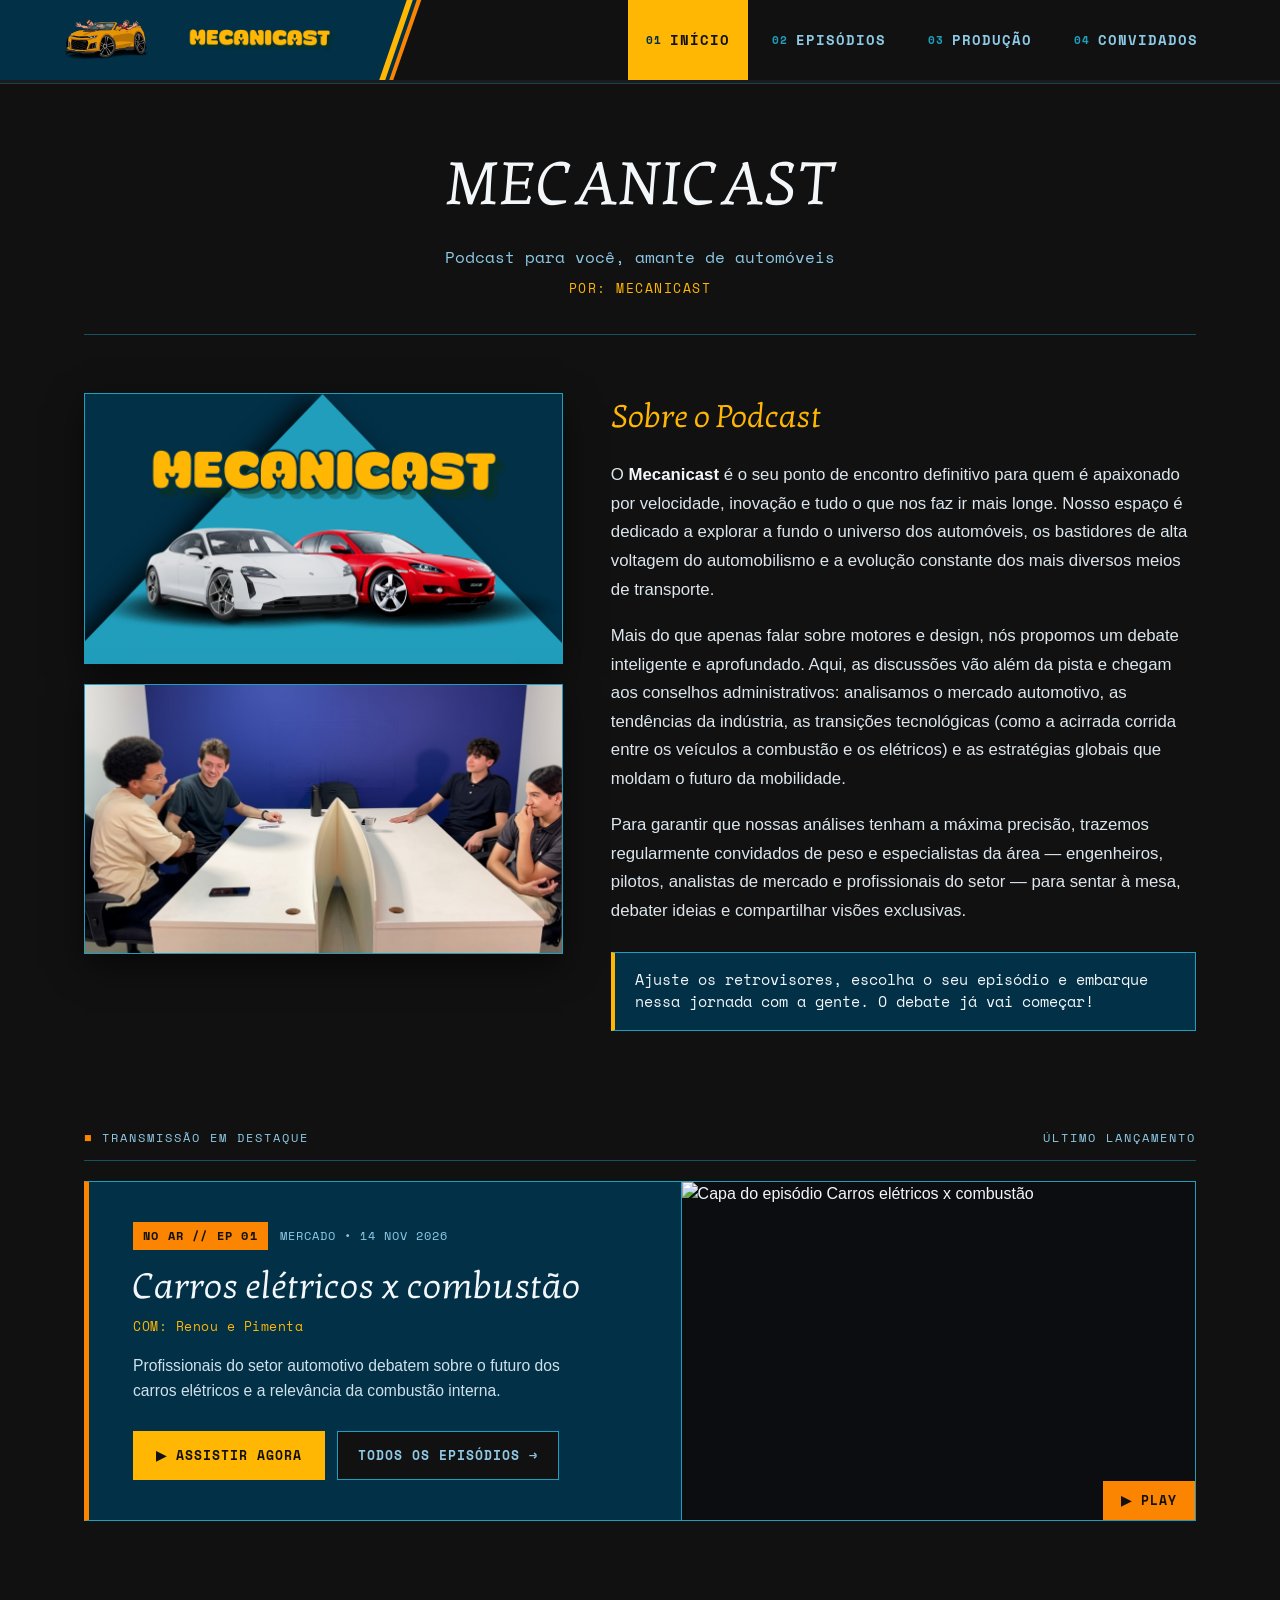
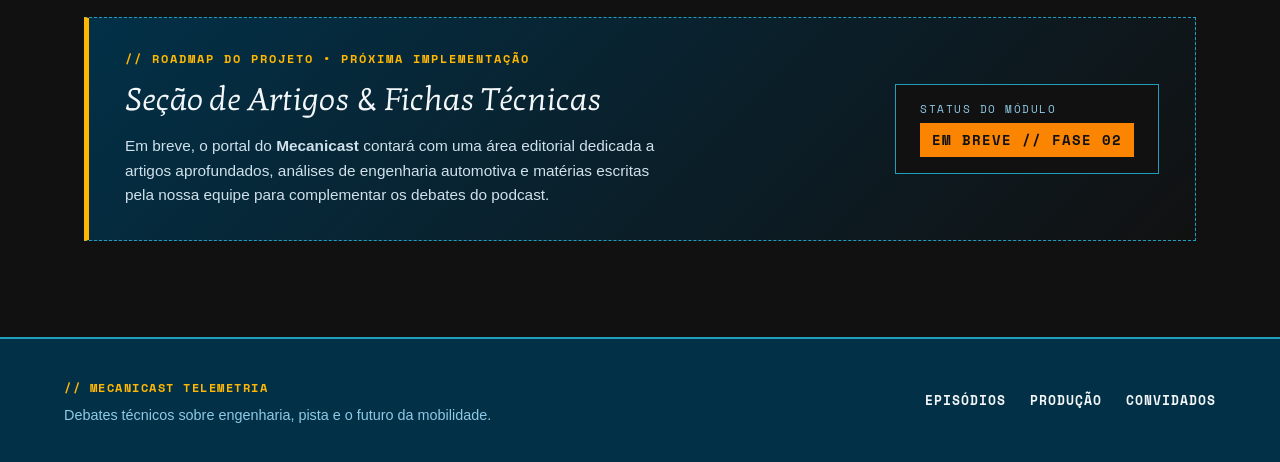
==== commit 8632c1ae: "Add future functionality notice for articles section Added a future functionality notice section for" ====
--- a/index.html
+++ b/index.html
@@ -87,6 +87,34 @@
     <!-- Seção Dinâmica: Puxa APENAS o 1º episódio de js/episodes-data.js -->
     <section class="latest-update-section" id="latestEpisodeSection" aria-live="polite"></section>
 
+    <!-- Bloco de Aviso: Funcionalidade Futura (Artigos) com CSS na tag -->
+    <section aria-label="Aviso de próxima funcionalidade" style="max-width: 1240px; margin: 0 auto 96px; padding: 0 5%; box-sizing: border-box;">
+        <div style="background: linear-gradient(135deg, #023047 0%, #111111 100%); border: 1px dashed #219EBC; border-left: 5px solid #ffb703; padding: 32px 36px; display: flex; justify-content: space-between; align-items: center; flex-wrap: wrap; gap: 24px;">
+            
+            <div style="flex: 1 1 480px;">
+                <span style="display: block; font-family: 'Space Mono', monospace; font-size: 0.75rem; font-weight: 700; letter-spacing: 2px; color: #ffb703; margin-bottom: 8px;">
+                    // ROADMAP DO PROJETO • PRÓXIMA IMPLEMENTAÇÃO
+                </span>
+                <h2 style="font-family: 'Kotta One', serif; font-size: clamp(1.6rem, 2.5vw, 2.1rem); font-weight: 400; color: #f4f7f9; margin: 0 0 10px 0;">
+                    Seção de Artigos &amp; Fichas Técnicas
+                </h2>
+                <p style="font-size: 0.96rem; color: #d0e1eb; line-height: 1.6; max-width: 62ch; margin: 0;">
+                    Em breve, o portal do <strong>Mecanicast</strong> contará com uma área editorial dedicada a artigos aprofundados, análises de engenharia automotiva e matérias escritas pela nossa equipe para complementar os debates do podcast.
+                </p>
+            </div>
+
+            <div style="background-color: #111111; border: 1px solid #219EBC; padding: 16px 24px; display: flex; flex-direction: column; gap: 6px;">
+                <span style="font-family: 'Space Mono', monospace; font-size: 0.7rem; letter-spacing: 1.5px; color: #8ECAE6;">
+                    STATUS DO MÓDULO
+                </span>
+                <span style="font-family: 'Space Mono', monospace; font-size: 0.9rem; font-weight: 700; letter-spacing: 1px; background-color: #fb8500; color: #111111; padding: 6px 12px; display: inline-block;">
+                    EM BREVE // FASE 02
+                </span>
+            </div>
+
+        </div>
+    </section>
+
     <!-- Rodapé Técnico -->
     <footer class="main-footer">
         <div class="footer-inner">
@@ -135,4 +163,4 @@
     <script src="js/episodes-data.js"></script>
     <script src="js/main.js"></script>
 </body>
-</html>+</html>
